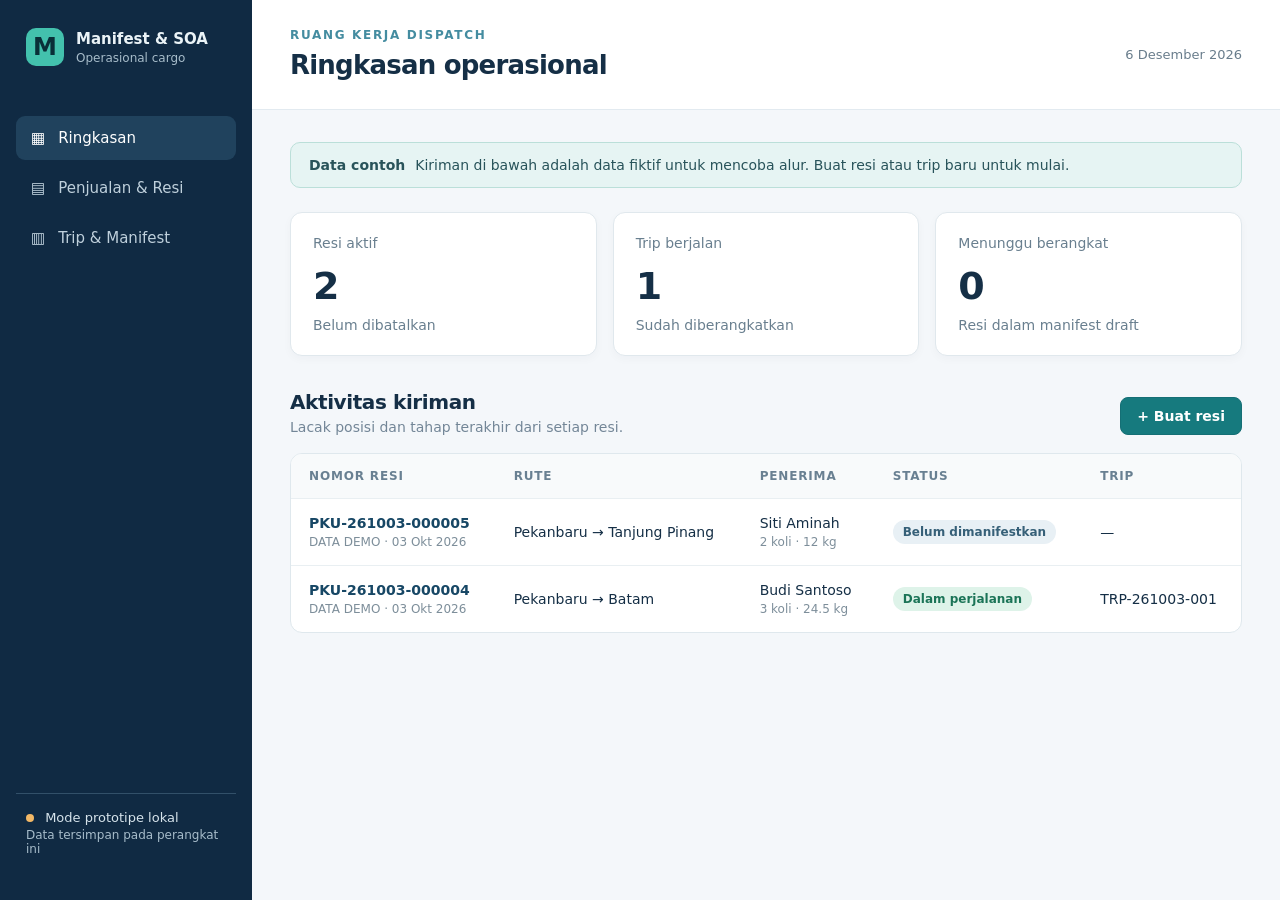
==== site/index.html @ 0d7dba87 "Add Manifest dispatch PWA and Pages deployment" ====
<!doctype html><html lang="id"><head><meta charset="utf-8"><meta name="viewport" content="width=device-width,initial-scale=1"><meta name="theme-color" content="#102a43"><meta name="description" content="Ruang kerja manifest pengiriman untuk tim operasional."><link rel="manifest" href="./manifest.webmanifest"><link rel="icon" type="image/svg+xml" href="./favicon.svg"><title>Manifest & SOA · Operasional</title><link rel="stylesheet" href="./style.css"></head><body><div class="app"><aside class="sidebar"><div class="brand"><span class="brandmark">M</span><div><strong>Manifest & SOA</strong><small>Operasional cargo</small></div></div><nav aria-label="Navigasi utama"><button class="nav active" data-view="dashboard">▦ <span>Ringkasan</span></button><button class="nav" data-view="shipments">▤ <span>Penjualan & Resi</span></button><button class="nav" data-view="trips">▥ <span>Trip & Manifest</span></button></nav><div class="sidefoot"><span class="demo-dot"></span> Mode prototipe lokal<small>Data tersimpan pada perangkat ini</small></div></aside><main><header class="topbar"><div><p class="eyebrow">RUANG KERJA DISPATCH</p><h1 id="pageTitle">Ringkasan operasional</h1></div><div class="top-actions"><span id="today"></span><button id="installBtn" class="ghost" hidden>Pasang aplikasi</button></div></header><div class="content"><section id="dashboard" class="view active"><div class="notice"><strong>Data contoh</strong><span>Kiriman di bawah adalah data fiktif untuk mencoba alur. Buat resi atau trip baru untuk mulai.</span></div><div class="stats"><article><span>Resi aktif</span><strong id="countShip">0</strong><small>Belum dibatalkan</small></article><article><span>Trip berjalan</span><strong id="countTrip">0</strong><small>Sudah diberangkatkan</small></article><article><span>Menunggu berangkat</span><strong id="countReady">0</strong><small>Resi dalam manifest draft</small></article></div><div class="section-head"><div><h2>Aktivitas kiriman</h2><p>Lacak posisi dan tahap terakhir dari setiap resi.</p></div><button class="primary" data-open="shipment">+ Buat resi</button></div><div id="dashboardTable" class="table-wrap"></div></section><section id="shipments" class="view"><div class="section-head"><div><h2>Penjualan & Resi</h2><p>Identitas kiriman tetap sama pada setiap trip.</p></div><button class="primary" data-open="shipment">+ Buat resi</button></div><div class="toolbar"><label class="search"><span>⌕</span><input id="shipmentSearch" placeholder="Cari nomor resi, pengirim, atau penerima" aria-label="Cari resi"></label></div><div id="shipmentTable" class="table-wrap"></div></section><section id="trips" class="view"><div class="section-head"><div><h2>Trip & Manifest</h2><p>Susun muatan, lalu catat keberangkatan trip.</p></div><button class="primary" data-open="trip">+ Buat trip</button></div><div id="tripList"></div></section></div></main></div><dialog id="shipmentDialog"><form id="shipmentForm" class="modal"><div class="modal-head"><div><p class="eyebrow">PENJUALAN BARU</p><h2>Buat resi</h2></div><button type="button" class="close" data-close aria-label="Tutup">×</button></div><div class="fields"><label>Cabang asal<input name="origin" value="Pekanbaru" required></label><label>Kota tujuan<input name="destination" placeholder="Contoh: Batam" required></label><label>Pengirim<input name="sender" required></label><label>Penerima<input name="receiver" required></label><label>Alamat penerima<input name="address" required></label><label>Jumlah koli<input name="packages" type="number" min="1" value="1" required></label><label>Berat (kg)<input name="weight" type="number" min="0.1" step="0.1" required></label><label>Nilai kredit (Rp)<input name="credit" type="number" min="0" value="0" required></label></div><div class="modal-actions"><button type="button" class="ghost" data-close>Batal</button><button class="primary">Daftarkan resi</button></div></form></dialog><dialog id="tripDialog"><form id="tripForm" class="modal"><div class="modal-head"><div><p class="eyebrow">PERJALANAN BARU</p><h2>Buat trip</h2></div><button type="button" class="close" data-close aria-label="Tutup">×</button></div><div class="fields"><label>Cabang asal<input name="origin" value="Pekanbaru" required></label><label>Cabang tujuan<input name="destination" required></label><label>Jenis tahap<select name="type"><option value="P2P">P2P · Antarcabang</option><option value="P2D">P2D · Ke penerima</option></select></label><label>Pengemudi / pelaksana<input name="driver" required></label><label>Nomor polisi<input name="vehicle" required></label><label>Tanggal berangkat<input name="date" type="date" required></label></div><div class="modal-actions"><button type="button" class="ghost" data-close>Batal</button><button class="primary">Buat trip</button></div></form></dialog><div id="toast" role="status" aria-live="polite"></div><script src="./app.js"></script></body></html>
---- site/style.css ----
:root{font-family:Inter,ui-sans-serif,system-ui,-apple-system,Segoe UI,sans-serif;color:#152f46;background:#f4f7fa;font-size:16px}*{box-sizing:border-box}body{margin:0}button,input,select{font:inherit}button{cursor:pointer}.app{min-height:100vh;display:grid;grid-template-columns:252px minmax(0,1fr)}.sidebar{background:#102a43;color:#eaf3f7;padding:28px 16px;display:flex;flex-direction:column;gap:50px}.brand{display:flex;align-items:center;gap:12px;padding:0 10px}.brandmark{display:grid;place-items:center;width:38px;height:38px;border-radius:10px;background:#43c1ad;color:#092f38;font-weight:900;font-size:24px}.brand strong{display:block;font-size:15px}.brand small,.sidefoot small{display:block;color:#a7bcca;font-size:12px;margin-top:3px}.sidebar nav{display:grid;gap:6px}.nav{width:100%;text-align:left;border:0;background:transparent;color:#bfd0dc;padding:13px 15px;border-radius:9px;display:flex;gap:13px;align-items:center;font-size:15px}.nav.active,.nav:hover{background:#20425d;color:#fff}.nav:first-letter{font-size:20px}.sidefoot{margin-top:auto;padding:16px 10px;border-top:1px solid #325069;font-size:13px;color:#d6e3eb}.demo-dot{display:inline-block;width:8px;height:8px;border-radius:50%;background:#f2b866;margin-right:7px}main{min-width:0}.topbar{background:white;border-bottom:1px solid #e2eaf0;padding:28px 38px;display:flex;justify-content:space-between;align-items:center;gap:20px}.eyebrow{font-size:12px;font-weight:800;letter-spacing:.14em;color:#448ca0;margin:0 0 8px}h1{font-size:26px;line-height:1.2;margin:0;letter-spacing:-.03em}.top-actions{display:flex;align-items:center;gap:15px;color:#697d8c;font-size:13px}.content{padding:32px 38px;max-width:1500px;margin:auto}.view{display:none}.view.active{display:block}.notice{display:flex;gap:10px;background:#e6f4f3;border:1px solid #bbdfd9;border-radius:10px;padding:14px 18px;color:#28535a;font-size:14px;margin-bottom:24px}.notice strong{white-space:nowrap}.stats{display:grid;grid-template-columns:repeat(3,1fr);gap:16px;margin-bottom:34px}.stats article{background:#fff;padding:22px;border:1px solid #e0e8ed;border-radius:12px;box-shadow:0 3px 10px #102a4308}.stats span,.stats small{display:block;color:#697f8f;font-size:14px}.stats strong{display:block;font-size:38px;letter-spacing:-.05em;line-height:1.2;margin:13px 0 7px}.section-head{display:flex;justify-content:space-between;align-items:end;gap:15px;margin-bottom:18px}.section-head h2{font-size:20px;margin:0 0 5px;letter-spacing:-.02em}.section-head p{font-size:14px;color:#738697;margin:0}.primary,.ghost{border-radius:8px;padding:10px 16px;font-size:14px;font-weight:700;white-space:nowrap}.primary{border:1px solid #156f75;background:#167a7e;color:#fff}.primary:hover{background:#11656a}.ghost{border:1px solid #cddae2;background:#fff;color:#26465c}.ghost:hover{background:#edf4f6}.toolbar{margin-bottom:15px}.search{display:flex;align-items:center;gap:10px;width:min(100%,390px);background:#fff;border:1px solid #d9e4eb;border-radius:8px;padding:0 12px;color:#72909c}.search input{border:0;outline:none;width:100%;padding:11px 0;background:transparent;font-size:14px}.table-wrap{background:#fff;border:1px solid #dfe8ed;border-radius:12px;overflow:auto}table{width:100%;border-collapse:collapse;min-width:680px;text-align:left}th{background:#f8fafb;color:#698092;font-size:12px;text-transform:uppercase;letter-spacing:.07em;font-weight:800;padding:15px 18px}td{border-top:1px solid #e9eff2;padding:16px 18px;font-size:14px;vertical-align:middle}td strong{display:block;color:#174765;font-size:14px}td small{display:block;color:#7d8e9a;font-size:12px;margin-top:4px}.badge{display:inline-block;background:#e8f0f5;color:#366078;border-radius:99px;padding:5px 10px;font-size:12px;font-weight:700;white-space:nowrap}.badge.active{background:#def3e9;color:#1b7457}.badge.draft{background:#fff0dc;color:#916329}.link{border:0;background:none;padding:0;color:#12747a;font-weight:700;font-size:14px}.empty{padding:50px 20px;text-align:center;color:#718899;font-size:14px}.trip-card{background:white;border:1px solid #dfe8ed;border-radius:12px;margin-bottom:14px;overflow:hidden}.trip-top{padding:20px 23px;display:flex;justify-content:space-between;gap:15px}.trip-top h3{margin:0 0 6px;font-size:17px}.trip-meta{color:#738797;font-size:13px}.trip-actions{display:flex;gap:9px;align-items:start}.trip-body{border-top:1px solid #e7eef2;background:#fafcfd;padding:16px 23px;display:flex;gap:16px;align-items:center;flex-wrap:wrap}.trip-body label{font-size:13px;color:#617b8c}.trip-body select{margin-left:9px;padding:8px;border:1px solid #d4e1e8;border-radius:7px;max-width:230px}.trip-body ul{margin:0;padding:0;display:flex;gap:7px;flex-wrap:wrap;list-style:none}.trip-body li{background:#e8f0f5;padding:6px 9px;border-radius:5px;font-size:12px}.trip-body li button{border:0;background:none;color:#a5524c;margin-left:3px}dialog{border:0;border-radius:14px;box-shadow:0 25px 90px #102a4360;padding:0;width:min(94vw,620px);max-height:90vh}dialog::backdrop{background:#092339a8}.modal{padding:26px}.modal-head{display:flex;justify-content:space-between;gap:15px;align-items:start}.modal-head h2{margin:0 0 20px;font-size:23px}.close{font-size:28px;background:none;border:0;color:#657e8d;line-height:1}.fields{display:grid;grid-template-columns:repeat(2,minmax(0,1fr));gap:16px}.fields label{font-size:13px;color:#4e6a7b;font-weight:700;display:grid;gap:6px}.fields input,.fields select{padding:11px 12px;border:1px solid #cfdee5;border-radius:8px;outline-color:#167a7e;width:100%;color:#17374c;background:white}.modal-actions{display:flex;justify-content:flex-end;gap:8px;margin-top:26px}#toast{position:fixed;bottom:23px;right:23px;background:#102a43;color:white;padding:12px 18px;border-radius:9px;box-shadow:0 7px 25px #102a4340;font-size:14px;display:none;z-index:10}@media(max-width:900px){.app{grid-template-columns:1fr}.sidebar{position:sticky;top:0;z-index:2;padding:12px 18px;display:flex;flex-direction:row;align-items:center;gap:10px}.brand small,.sidefoot{display:none}.sidebar nav{display:flex;margin-left:auto}.nav{width:auto;padding:9px}.nav span{display:none}.topbar{padding:22px}.content{padding:22px}}@media(max-width:600px){.topbar{align-items:start}.top-actions{display:none}.stats{grid-template-columns:1fr 1fr;gap:10px}.stats article{padding:16px}.stats article:last-child{grid-column:span 2}.stats strong{font-size:29px}.section-head{align-items:start}.section-head p{display:none}.section-head h2{font-size:18px}.notice{display:block}.notice span{display:block;margin-top:4px}.fields{grid-template-columns:1fr}.trip-top{display:block}.trip-actions{margin-top:12px}}
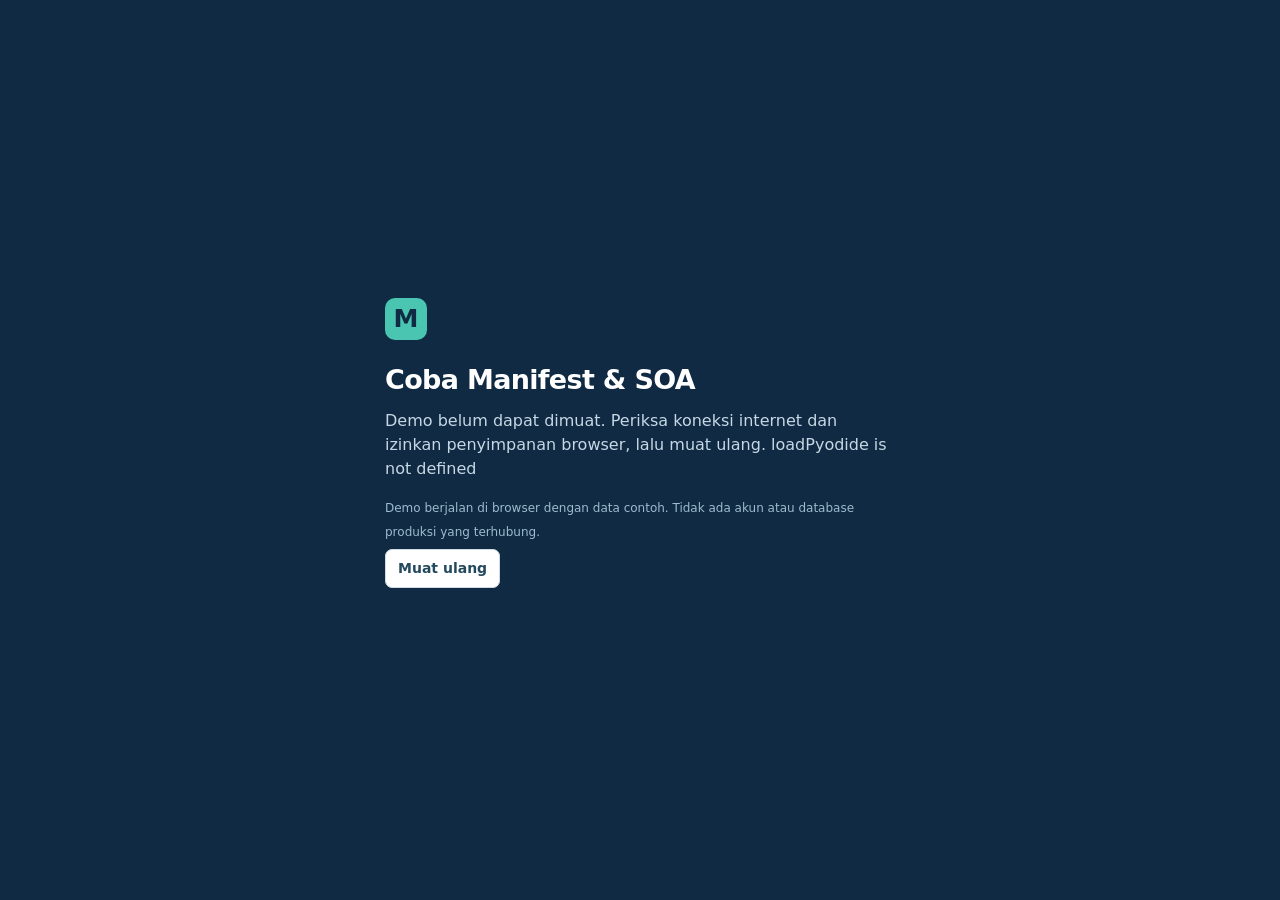
==== commit 93ab5eb5: "Add interactive PRD browser demo for GitHub Pages" ====
--- a/site/index.html
+++ b/site/index.html
@@ -1 +1,80 @@
-<!doctype html><html lang="id"><head><meta charset="utf-8"><meta name="viewport" content="width=device-width,initial-scale=1"><meta name="theme-color" content="#102a43"><meta name="description" content="Ruang kerja manifest pengiriman untuk tim operasional."><link rel="manifest" href="./manifest.webmanifest"><link rel="icon" type="image/svg+xml" href="./favicon.svg"><title>Manifest & SOA · Operasional</title><link rel="stylesheet" href="./style.css"></head><body><div class="app"><aside class="sidebar"><div class="brand"><span class="brandmark">M</span><div><strong>Manifest & SOA</strong><small>Operasional cargo</small></div></div><nav aria-label="Navigasi utama"><button class="nav active" data-view="dashboard">▦ <span>Ringkasan</span></button><button class="nav" data-view="shipments">▤ <span>Penjualan & Resi</span></button><button class="nav" data-view="trips">▥ <span>Trip & Manifest</span></button></nav><div class="sidefoot"><span class="demo-dot"></span> Mode prototipe lokal<small>Data tersimpan pada perangkat ini</small></div></aside><main><header class="topbar"><div><p class="eyebrow">RUANG KERJA DISPATCH</p><h1 id="pageTitle">Ringkasan operasional</h1></div><div class="top-actions"><span id="today"></span><button id="installBtn" class="ghost" hidden>Pasang aplikasi</button></div></header><div class="content"><section id="dashboard" class="view active"><div class="notice"><strong>Data contoh</strong><span>Kiriman di bawah adalah data fiktif untuk mencoba alur. Buat resi atau trip baru untuk mulai.</span></div><div class="stats"><article><span>Resi aktif</span><strong id="countShip">0</strong><small>Belum dibatalkan</small></article><article><span>Trip berjalan</span><strong id="countTrip">0</strong><small>Sudah diberangkatkan</small></article><article><span>Menunggu berangkat</span><strong id="countReady">0</strong><small>Resi dalam manifest draft</small></article></div><div class="section-head"><div><h2>Aktivitas kiriman</h2><p>Lacak posisi dan tahap terakhir dari setiap resi.</p></div><button class="primary" data-open="shipment">+ Buat resi</button></div><div id="dashboardTable" class="table-wrap"></div></section><section id="shipments" class="view"><div class="section-head"><div><h2>Penjualan & Resi</h2><p>Identitas kiriman tetap sama pada setiap trip.</p></div><button class="primary" data-open="shipment">+ Buat resi</button></div><div class="toolbar"><label class="search"><span>⌕</span><input id="shipmentSearch" placeholder="Cari nomor resi, pengirim, atau penerima" aria-label="Cari resi"></label></div><div id="shipmentTable" class="table-wrap"></div></section><section id="trips" class="view"><div class="section-head"><div><h2>Trip & Manifest</h2><p>Susun muatan, lalu catat keberangkatan trip.</p></div><button class="primary" data-open="trip">+ Buat trip</button></div><div id="tripList"></div></section></div></main></div><dialog id="shipmentDialog"><form id="shipmentForm" class="modal"><div class="modal-head"><div><p class="eyebrow">PENJUALAN BARU</p><h2>Buat resi</h2></div><button type="button" class="close" data-close aria-label="Tutup">×</button></div><div class="fields"><label>Cabang asal<input name="origin" value="Pekanbaru" required></label><label>Kota tujuan<input name="destination" placeholder="Contoh: Batam" required></label><label>Pengirim<input name="sender" required></label><label>Penerima<input name="receiver" required></label><label>Alamat penerima<input name="address" required></label><label>Jumlah koli<input name="packages" type="number" min="1" value="1" required></label><label>Berat (kg)<input name="weight" type="number" min="0.1" step="0.1" required></label><label>Nilai kredit (Rp)<input name="credit" type="number" min="0" value="0" required></label></div><div class="modal-actions"><button type="button" class="ghost" data-close>Batal</button><button class="primary">Daftarkan resi</button></div></form></dialog><dialog id="tripDialog"><form id="tripForm" class="modal"><div class="modal-head"><div><p class="eyebrow">PERJALANAN BARU</p><h2>Buat trip</h2></div><button type="button" class="close" data-close aria-label="Tutup">×</button></div><div class="fields"><label>Cabang asal<input name="origin" value="Pekanbaru" required></label><label>Cabang tujuan<input name="destination" required></label><label>Jenis tahap<select name="type"><option value="P2P">P2P · Antarcabang</option><option value="P2D">P2D · Ke penerima</option></select></label><label>Pengemudi / pelaksana<input name="driver" required></label><label>Nomor polisi<input name="vehicle" required></label><label>Tanggal berangkat<input name="date" type="date" required></label></div><div class="modal-actions"><button type="button" class="ghost" data-close>Batal</button><button class="primary">Buat trip</button></div></form></dialog><div id="toast" role="status" aria-live="polite"></div><script src="./app.js"></script></body></html>
+<!doctype html>
+<html lang="id">
+  <head>
+    <meta charset="utf-8" />
+    <meta name="viewport" content="width=device-width,initial-scale=1" />
+    <meta name="theme-color" content="#102a43" />
+    <meta
+      name="description"
+      content="Operasional cargo, manifest, POD, SOA, dan invoice"
+    />
+    <link rel="manifest" href="./manifest.webmanifest" />
+    <link rel="icon" href="./favicon.svg" />
+    <link rel="stylesheet" href="./app.css" />
+    <title>DEMO · Manifest & SOA</title>
+  <link rel="stylesheet" href="./demo.css"></head>
+  <body>
+<div class="demo-bar"><div><strong>DEMO · Manifest &amp; SOA</strong><small>Data fiktif · tersimpan di browser ini · akun simulasi · jangan gunakan data asli</small></div><div class="demo-tools"><label>Peran demo<select id="demo-role" class="demo-control" disabled aria-label="Peran demo"></select></label><button id="demo-help" class="demo-control" disabled>Panduan coba</button><button id="demo-reset" class="demo-control" disabled>Reset demo</button></div></div>
+<div id="demo-loading" class="demo-loading"><div><span class="mark">M</span><h1>Coba Manifest &amp; SOA</h1><p id="demo-status">Menyiapkan ruang kerja demo…</p><small>Demo berjalan di browser dengan data contoh. Tidak ada akun atau database produksi yang terhubung.</small><p><button id="demo-retry" hidden>Muat ulang</button></p></div></div>
+
+    <section id="login" class="login">
+      <form id="loginForm">
+        <span class="mark">M</span>
+        <h1>Manifest & SOA</h1>
+        <p>Masuk ke ruang kerja operasional cargo.</p>
+        <label
+          >Nama pengguna<input
+            name="username"
+            autocomplete="username"
+            required /></label
+        ><label
+          >Kata sandi<input
+            name="password"
+            type="password"
+            autocomplete="current-password"
+            required /></label
+        ><button class="primary">Masuk</button>
+        <p id="loginError" role="alert"></p>
+        <small>Akun dikelola administrator perusahaan.</small>
+      </form>
+    </section>
+    <div id="app" hidden>
+      <aside>
+        <div class="brand">
+          <span class="mark">M</span
+          ><strong>Manifest & SOA<small>OPERASIONAL CARGO</small></strong>
+        </div>
+        <nav id="nav" aria-label="Navigasi utama"></nav>
+        <div class="account">
+          <strong id="userName"></strong><small id="userRole"></small
+          ><button id="logout">Keluar</button>
+        </div>
+      </aside>
+      <main>
+        <header>
+          <div>
+            <p class="eyebrow">RUANG KERJA OPERASIONAL</p>
+            <h1 id="title">Ringkasan</h1>
+          </div>
+          <div class="header-actions">
+            <span id="clock"></span><button id="refresh">Muat ulang</button
+            ><button id="install" hidden>Pasang aplikasi</button>
+          </div>
+        </header>
+        <div id="offline" hidden>
+          Mode demo lokal. Koneksi diperlukan untuk memuat aplikasi pertama kali.
+        </div>
+        <div id="content"></div>
+      </main>
+    </div>
+    <dialog id="dialog">
+      <div class="dialog-head">
+        <h2 id="dialogTitle"></h2>
+        <button id="closeDialog" aria-label="Tutup">×</button>
+      </div>
+      <div id="dialogBody"></div>
+    </dialog>
+    <div id="toast" role="status" aria-live="polite"></div>
+    <script defer src="./vendor/pyodide/pyodide.js"></script><script defer src="./demo.js"></script><script defer src="./app.js"></script>
+  </body>
+</html>
--- a/site/app.css
+++ b/site/app.css
@@ -0,0 +1,584 @@
+[hidden] {
+  display: none !important;
+}
+:root {
+  font:
+    16px/1.5 Inter,
+    system-ui,
+    -apple-system,
+    sans-serif;
+  color: #18384d;
+  background: #f3f6f9;
+}
+* {
+  box-sizing: border-box;
+}
+body {
+  margin: 0;
+}
+button,
+input,
+select,
+textarea {
+  font: inherit;
+}
+button,
+a {
+  touch-action: manipulation;
+}
+button {
+  cursor: pointer;
+  background: white;
+  border: 1px solid #cedbe4;
+  border-radius: 7px;
+  padding: 8px 12px;
+  font-size: 14px;
+  color: #24495f;
+  font-weight: 600;
+}
+button:hover {
+  background: #e8f3f2;
+}
+button:disabled {
+  opacity: 0.55;
+  cursor: wait;
+}
+input,
+select,
+textarea {
+  width: 100%;
+  border: 1px solid #c8d8e2;
+  border-radius: 7px;
+  padding: 10px 12px;
+  color: #15384e;
+  background: white;
+}
+textarea {
+  min-height: 80px;
+}
+input[type="checkbox"] {
+  width: auto;
+}
+label {
+  display: grid;
+  gap: 5px;
+  font-size: 14px;
+  color: #3a596c;
+}
+a {
+  color: #0f747a;
+}
+.primary {
+  background: #147a7b;
+  border-color: #147a7b;
+  color: white;
+}
+.primary:hover {
+  background: #126367;
+}
+h1,
+h2,
+h3 {
+  line-height: 1.3;
+  letter-spacing: -0.025em;
+}
+h1 {
+  font-size: 27px;
+  margin: 0;
+}
+h2 {
+  font-size: 20px;
+  margin: 0 0 12px;
+}
+h3 {
+  font-size: 17px;
+}
+p {
+  margin: 6px 0 14px;
+}
+small {
+  font-size: 12px;
+  color: #718897;
+}
+.mark {
+  display: grid;
+  place-items: center;
+  background: #49c5b1;
+  color: #102a43;
+  font-size: 25px;
+  font-weight: 900;
+  width: 42px;
+  height: 42px;
+  border-radius: 10px;
+}
+.login {
+  min-height: 100vh;
+  display: grid;
+  place-items: center;
+  background: #102a43;
+}
+.login form {
+  background: white;
+  width: min(92vw, 420px);
+  padding: 36px;
+  border-radius: 15px;
+  box-shadow: 0 15px 80px #041a2d55;
+}
+.login h1 {
+  margin-top: 22px;
+}
+.login p {
+  color: #648091;
+}
+.login label {
+  margin: 15px 0;
+}
+.login .primary {
+  width: 100%;
+  margin: 12px 0;
+}
+.login #loginError {
+  color: #b13737;
+  font-size: 14px;
+}
+#app:not([hidden]) {
+  display: grid;
+  grid-template-columns: 250px minmax(0, 1fr);
+  min-height: 100vh;
+}
+aside {
+  background: #102a43;
+  color: #fff;
+  display: flex;
+  flex-direction: column;
+  padding: 26px 15px;
+  position: sticky;
+  top: 0;
+  height: 100vh;
+  overflow: auto;
+}
+.brand {
+  display: flex;
+  gap: 10px;
+  align-items: center;
+  padding: 0 8px 30px;
+}
+.brand strong {
+  font-size: 15px;
+}
+.brand small {
+  display: block;
+  font-size: 10px;
+  letter-spacing: 0.09em;
+  margin-top: 2px;
+  color: #9db4c3;
+}
+nav {
+  display: grid;
+  gap: 4px;
+}
+nav button {
+  text-align: left;
+  background: none;
+  border: 0;
+  color: #bdd0dc;
+  font-weight: 500;
+  padding: 11px 14px;
+}
+nav button.active {
+  background: #254960;
+  color: white;
+}
+nav button:hover {
+  background: #204158;
+}
+.account {
+  margin-top: auto;
+  padding: 22px 10px 0;
+  font-size: 14px;
+}
+.account small {
+  display: block;
+  color: #a8becc;
+  margin-bottom: 10px;
+}
+.account button {
+  background: none;
+  color: #bdd0dc;
+  border-color: #476578;
+}
+.eyebrow {
+  font-size: 11px;
+  font-weight: 800;
+  letter-spacing: 0.15em;
+  color: #388696;
+  margin: 0 0 6px;
+}
+header {
+  display: flex;
+  justify-content: space-between;
+  align-items: center;
+  padding: 25px 32px;
+  background: white;
+  border-bottom: 1px solid #dce6ed;
+  gap: 20px;
+}
+.header-actions {
+  display: flex;
+  gap: 8px;
+  align-items: center;
+}
+.header-actions span {
+  font-size: 12px;
+  color: #6f899b;
+}
+#content {
+  padding: 28px 32px;
+  max-width: 1600px;
+  margin: auto;
+}
+.bar {
+  display: flex;
+  justify-content: space-between;
+  align-items: center;
+  gap: 12px;
+  flex-wrap: wrap;
+  margin-bottom: 20px;
+}
+.bar p {
+  font-size: 14px;
+  color: #6e8696;
+  margin: 0;
+}
+.stats {
+  display: grid;
+  grid-template-columns: repeat(4, 1fr);
+  gap: 14px;
+  margin-bottom: 28px;
+}
+.stats article,
+.card {
+  background: #fff;
+  border: 1px solid #dce7ec;
+  border-radius: 11px;
+  padding: 20px;
+}
+.stats article span {
+  font-size: 14px;
+  color: #658195;
+}
+.stats strong {
+  display: block;
+  font-size: 32px;
+  line-height: 1.2;
+  margin: 12px 0 3px;
+}
+.card {
+  margin-bottom: 15px;
+}
+.card h3 {
+  margin: 0 0 6px;
+}
+.card .meta {
+  font-size: 13px;
+  color: #638195;
+}
+.actions {
+  display: flex;
+  flex-wrap: wrap;
+  gap: 6px;
+  margin-top: 12px;
+}
+.table {
+  overflow: auto;
+  background: white;
+  border: 1px solid #dde7ed;
+  border-radius: 10px;
+}
+table {
+  width: 100%;
+  border-collapse: collapse;
+  text-align: left;
+  font-size: 14px;
+}
+th {
+  background: #f6f9fa;
+  font-size: 12px;
+  letter-spacing: 0.05em;
+  color: #647f92;
+  padding: 13px 16px;
+  white-space: nowrap;
+}
+td {
+  padding: 14px 16px;
+  border-top: 1px solid #e7eef2;
+}
+td small {
+  display: block;
+}
+td strong {
+  white-space: nowrap;
+}
+.badge {
+  display: inline-block;
+  background: #e6f1f3;
+  color: #22676f;
+  border-radius: 20px;
+  padding: 4px 9px;
+  font-size: 12px;
+  white-space: nowrap;
+}
+.muted {
+  color: #78909f;
+}
+.empty {
+  padding: 35px;
+  text-align: center;
+  color: #698392;
+  background: #fff;
+  border-radius: 10px;
+}
+.filters {
+  display: flex;
+  flex-wrap: wrap;
+  gap: 10px;
+  align-items: end;
+  margin: 0 0 18px;
+}
+.filters label {
+  flex: 1;
+  min-width: 125px;
+}
+.filters input,
+.filters select {
+  font-size: 14px;
+}
+.search {
+  max-width: 360px;
+  margin-bottom: 18px;
+}
+.notice {
+  padding: 15px 18px;
+  border: 1px solid #bddfd9;
+  background: #e5f4ef;
+  border-radius: 9px;
+  margin-bottom: 20px;
+  font-size: 14px;
+  color: #2d615b;
+}
+.notice.error {
+  background: #fff0df;
+  border-color: #eed1b2;
+  color: #815020;
+}
+.timeline {
+  padding-left: 21px;
+}
+.timeline li {
+  margin: 12px 0;
+}
+dialog {
+  border: 0;
+  border-radius: 13px;
+  box-shadow: 0 20px 100px #08263960;
+  width: min(94vw, 850px);
+  max-height: 92vh;
+  padding: 0;
+}
+dialog::backdrop {
+  background: #0b2941a6;
+}
+.dialog-head {
+  position: sticky;
+  top: 0;
+  background: #fff;
+  z-index: 1;
+  border-bottom: 1px solid #dce7ee;
+  padding: 20px 24px;
+  display: flex;
+  justify-content: space-between;
+  align-items: center;
+}
+.dialog-head h2 {
+  margin: 0;
+}
+.dialog-head button {
+  font-size: 25px;
+  border: 0;
+  padding: 0 6px;
+}
+#dialogBody {
+  padding: 23px;
+}
+.fields {
+  display: grid;
+  grid-template-columns: 1fr 1fr;
+  gap: 15px;
+}
+.fields .wide {
+  grid-column: 1/-1;
+}
+.form-actions {
+  display: flex;
+  justify-content: end;
+  gap: 8px;
+  margin-top: 22px;
+}
+.form-error {
+  color: #ad3333;
+  font-size: 14px;
+  white-space: pre-wrap;
+}
+.checklist {
+  border: 1px solid #d2e0e8;
+  border-radius: 7px;
+  max-height: 220px;
+  overflow: auto;
+  padding: 8px;
+}
+.checklist label {
+  display: flex;
+  align-items: center;
+  padding: 6px;
+  gap: 7px;
+}
+.details {
+  display: grid;
+  grid-template-columns: 1fr 1fr;
+  gap: 15px;
+  margin-bottom: 20px;
+}
+.details div {
+  padding: 10px;
+  background: #f4f8fa;
+  border-radius: 7px;
+}
+.details small {
+  display: block;
+}
+.details p {
+  margin: 3px 0;
+}
+#toast {
+  position: fixed;
+  bottom: 25px;
+  right: 25px;
+  max-width: 85vw;
+  background: #153b51;
+  color: #fff;
+  padding: 13px 19px;
+  box-shadow: 0 5px 30px #18384d35;
+  border-radius: 9px;
+  display: none;
+  z-index: 50;
+}
+#offline {
+  background: #fff0db;
+  color: #825d20;
+  padding: 10px 32px;
+  font-size: 14px;
+}
+pre {
+  white-space: pre-wrap;
+  font-size: 13px;
+  max-height: 350px;
+  overflow: auto;
+}
+@media (max-width: 1000px) {
+  #app:not([hidden]) {
+    grid-template-columns: 200px minmax(0, 1fr);
+  }
+  header,
+  #content {
+    padding: 22px;
+  }
+  .header-actions span {
+    display: none;
+  }
+  .stats {
+    grid-template-columns: 1fr 1fr;
+  }
+}
+@media (max-width: 700px) {
+  #app:not([hidden]) {
+    display: block;
+  }
+  aside {
+    position: relative;
+    height: auto;
+    padding: 15px;
+  }
+  .brand {
+    padding-bottom: 14px;
+  }
+  .account {
+    position: absolute;
+    right: 15px;
+    top: 12px;
+    padding: 0;
+  }
+  .account small {
+    display: none;
+  }
+  nav {
+    display: flex;
+    overflow: auto;
+  }
+  nav button {
+    white-space: nowrap;
+  }
+  .header-actions {
+    flex-wrap: wrap;
+  }
+  header {
+    padding: 20px;
+  }
+  h1 {
+    font-size: 22px;
+  }
+  #content {
+    padding: 18px;
+  }
+  .fields,
+  .details {
+    grid-template-columns: 1fr;
+  }
+  .stats {
+    gap: 9px;
+  }
+  .stats article {
+    padding: 14px;
+  }
+  .stats strong {
+    font-size: 26px;
+  }
+  .header-actions span {
+    display: none;
+  }
+}
+@media print {
+  aside,
+  header,
+  .actions,
+  .bar button,
+  .filters,
+  button,
+  #toast {
+    display: none !important;
+  }
+  #app:not([hidden]) {
+    display: block;
+  }
+  #content {
+    padding: 0;
+  }
+  .table {
+    border: 0;
+    overflow: visible;
+  }
+  td,
+  th {
+    font-size: 10px;
+    padding: 5px;
+  }
+}
--- a/site/demo.css
+++ b/site/demo.css
@@ -0,0 +1,105 @@
+.demo-bar {
+  background: #fff2cc;
+  border-bottom: 1px solid #e5ce83;
+  padding: 12px 22px;
+  color: #644b0b;
+  font-size: 14px;
+  display: flex;
+  flex-wrap: wrap;
+  gap: 10px 18px;
+  justify-content: space-between;
+  align-items: center;
+}
+.demo-bar strong {
+  display: block;
+}
+.demo-bar small {
+  color: #765f25;
+  font-size: 12px;
+}
+.demo-tools {
+  display: flex;
+  gap: 8px;
+  align-items: center;
+  flex-wrap: wrap;
+}
+.demo-tools label {
+  display: flex;
+  align-items: center;
+  gap: 7px;
+  color: #644b0b;
+}
+.demo-tools select {
+  width: auto;
+  padding: 7px 9px;
+  font-size: 14px;
+  max-width: 230px;
+}
+.demo-tools button {
+  font-size: 13px;
+  padding: 8px 10px;
+}
+.demo-loading {
+  position: fixed;
+  inset: 0;
+  z-index: 100;
+  background: #102a43;
+  display: grid;
+  place-items: center;
+  padding: 25px;
+}
+.demo-loading > div {
+  max-width: 510px;
+  color: white;
+}
+.demo-loading h1 {
+  margin: 22px 0 12px;
+}
+.demo-loading p {
+  color: #c5d8e4;
+}
+.demo-loading small {
+  color: #9dbbcd;
+}
+#login {
+  display: none !important;
+}
+#logout {
+  font-size: 0;
+}
+#logout::after {
+  content: "Kembali ke admin demo";
+  font-size: 13px;
+}
+@media (max-width: 700px) {
+  .demo-bar {
+    padding: 12px 15px;
+  }
+  .demo-tools {
+    width: 100%;
+  }
+  .demo-tools label {
+    width: 100%;
+    justify-content: space-between;
+  }
+  .demo-tools select {
+    max-width: 240px;
+  }
+  .account {
+    max-width: 155px;
+  }
+  .account strong {
+    display: none;
+  }
+  #logout {
+    max-width: 150px;
+  }
+  .brand {
+    max-width: 220px;
+  }
+}
+@media print {
+  .demo-bar {
+    display: none;
+  }
+}
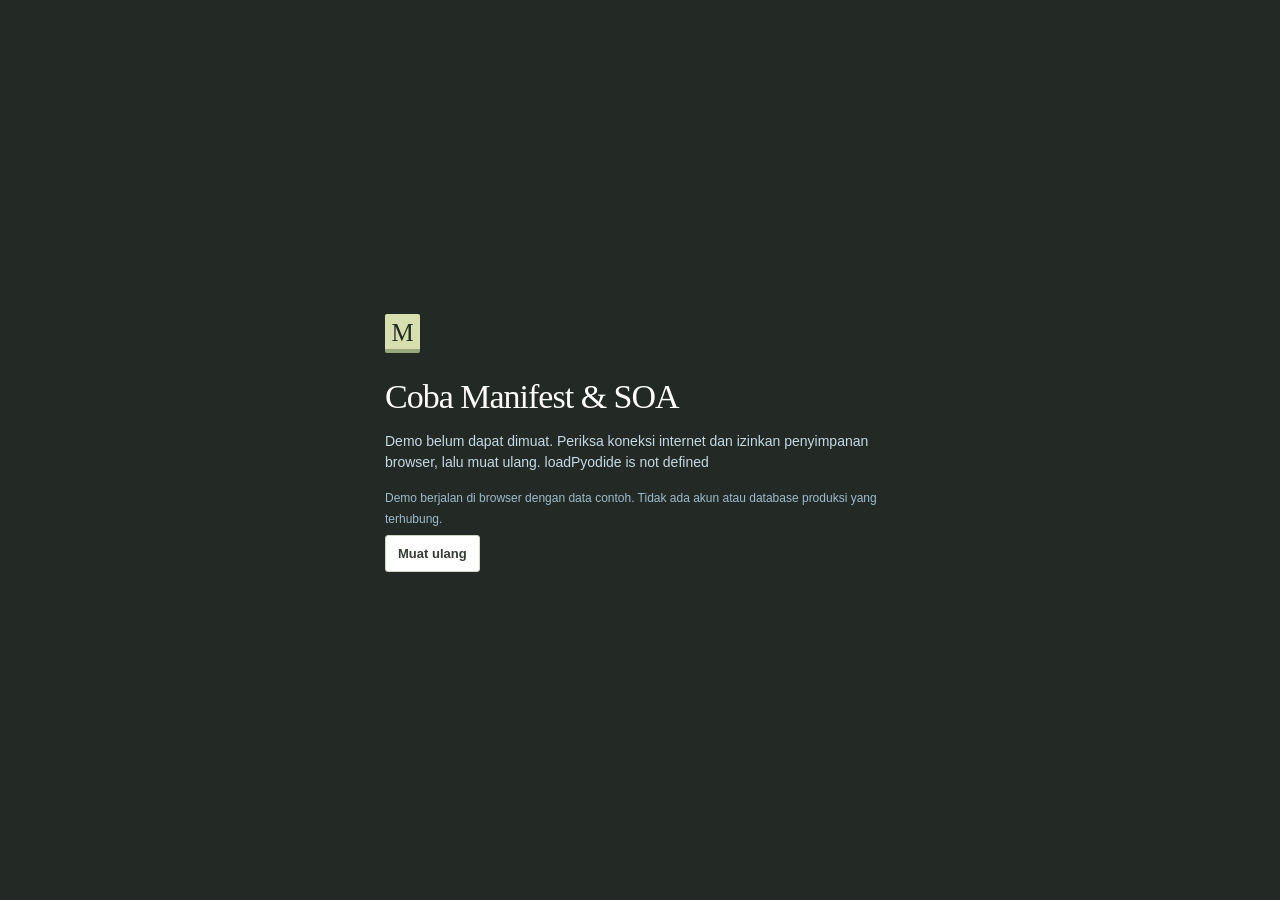
==== commit d50532a2: "Redesign dispatch workspace with restrained document-inspired UI" ====
--- a/site/index.html
+++ b/site/index.html
@@ -3,7 +3,7 @@
   <head>
     <meta charset="utf-8" />
     <meta name="viewport" content="width=device-width,initial-scale=1" />
-    <meta name="theme-color" content="#102a43" />
+    <meta name="theme-color" content="#232a26" />
     <meta
       name="description"
       content="Operasional cargo, manifest, POD, SOA, dan invoice"
@@ -53,7 +53,7 @@
       <main>
         <header>
           <div>
-            <p class="eyebrow">RUANG KERJA OPERASIONAL</p>
+            <p class="eyebrow">MANIFEST / OPERASIONAL</p>
             <h1 id="title">Ringkasan</h1>
           </div>
           <div class="header-actions">
--- a/site/app.css
+++ b/site/app.css
@@ -3,12 +3,12 @@
 }
 :root {
   font:
-    16px/1.5 Inter,
+    14px/1.5 "Arial",
     system-ui,
     -apple-system,
     sans-serif;
-  color: #18384d;
-  background: #f3f6f9;
+  color: #292d29;
+  background: #f5f4ef;
 }
 * {
   box-sizing: border-box;
@@ -29,15 +29,15 @@
 button {
   cursor: pointer;
   background: white;
-  border: 1px solid #cedbe4;
-  border-radius: 7px;
+  border: 1px solid #cfd3c6;
+  border-radius: 3px;
   padding: 8px 12px;
   font-size: 14px;
-  color: #24495f;
+  color: #343c35;
   font-weight: 600;
 }
 button:hover {
-  background: #e8f3f2;
+  background: #eeefe7;
 }
 button:disabled {
   opacity: 0.55;
@@ -47,10 +47,10 @@
 select,
 textarea {
   width: 100%;
-  border: 1px solid #c8d8e2;
-  border-radius: 7px;
+  border: 1px solid #cfd3c6;
+  border-radius: 3px;
   padding: 10px 12px;
-  color: #15384e;
+  color: #292d29;
   background: white;
 }
 textarea {
@@ -63,18 +63,18 @@
   display: grid;
   gap: 5px;
   font-size: 14px;
-  color: #3a596c;
+  color: #525b51;
 }
 a {
-  color: #0f747a;
+  color: #315c43;
 }
 .primary {
-  background: #147a7b;
-  border-color: #147a7b;
+  background: #315c43;
+  border-color: #315c43;
   color: white;
 }
 .primary:hover {
-  background: #126367;
+  background: #254a35;
 }
 h1,
 h2,
@@ -98,24 +98,24 @@
 }
 small {
   font-size: 12px;
-  color: #718897;
+  color: #697166;
 }
 .mark {
   display: grid;
   place-items: center;
-  background: #49c5b1;
-  color: #102a43;
+  background: #d6dfad;
+  color: #232a26;
   font-size: 25px;
   font-weight: 900;
   width: 42px;
   height: 42px;
-  border-radius: 10px;
+  border-radius: 3px;
 }
 .login {
   min-height: 100vh;
   display: grid;
   place-items: center;
-  background: #102a43;
+  background: #232a26;
 }
 .login form {
   background: white;
@@ -128,7 +128,7 @@
   margin-top: 22px;
 }
 .login p {
-  color: #648091;
+  color: #697166;
 }
 .login label {
   margin: 15px 0;
@@ -147,7 +147,7 @@
   min-height: 100vh;
 }
 aside {
-  background: #102a43;
+  background: #232a26;
   color: #fff;
   display: flex;
   flex-direction: column;
@@ -171,7 +171,7 @@
   font-size: 10px;
   letter-spacing: 0.09em;
   margin-top: 2px;
-  color: #9db4c3;
+  color: #a3ae9d;
 }
 nav {
   display: grid;
@@ -181,16 +181,16 @@
   text-align: left;
   background: none;
   border: 0;
-  color: #bdd0dc;
+  color: #c4cabe;
   font-weight: 500;
   padding: 11px 14px;
 }
 nav button.active {
-  background: #254960;
+  background: #3b453c;
   color: white;
 }
 nav button:hover {
-  background: #204158;
+  background: #303a32;
 }
 .account {
   margin-top: auto;
@@ -199,19 +199,19 @@
 }
 .account small {
   display: block;
-  color: #a8becc;
+  color: #a3ae9d;
   margin-bottom: 10px;
 }
 .account button {
   background: none;
-  color: #bdd0dc;
-  border-color: #476578;
+  color: #c4cabe;
+  border-color: #596354;
 }
 .eyebrow {
   font-size: 11px;
   font-weight: 800;
   letter-spacing: 0.15em;
-  color: #388696;
+  color: #65715b;
   margin: 0 0 6px;
 }
 header {
@@ -220,7 +220,7 @@
   align-items: center;
   padding: 25px 32px;
   background: white;
-  border-bottom: 1px solid #dce6ed;
+  border-bottom: 1px solid #dcded4;
   gap: 20px;
 }
 .header-actions {
@@ -230,7 +230,7 @@
 }
 .header-actions span {
   font-size: 12px;
-  color: #6f899b;
+  color: #687162;
 }
 #content {
   padding: 28px 32px;
@@ -247,7 +247,7 @@
 }
 .bar p {
   font-size: 14px;
-  color: #6e8696;
+  color: #687162;
   margin: 0;
 }
 .stats {
@@ -259,13 +259,13 @@
 .stats article,
 .card {
   background: #fff;
-  border: 1px solid #dce7ec;
-  border-radius: 11px;
+  border: 1px solid #dcded4;
+  border-radius: 3px;
   padding: 20px;
 }
 .stats article span {
   font-size: 14px;
-  color: #658195;
+  color: #687162;
 }
 .stats strong {
   display: block;
@@ -281,7 +281,7 @@
 }
 .card .meta {
   font-size: 13px;
-  color: #638195;
+  color: #687162;
 }
 .actions {
   display: flex;
@@ -292,8 +292,8 @@
 .table {
   overflow: auto;
   background: white;
-  border: 1px solid #dde7ed;
-  border-radius: 10px;
+  border: 1px solid #dcded4;
+  border-radius: 3px;
 }
 table {
   width: 100%;
@@ -302,16 +302,16 @@
   font-size: 14px;
 }
 th {
-  background: #f6f9fa;
+  background: #eeefe7;
   font-size: 12px;
   letter-spacing: 0.05em;
-  color: #647f92;
+  color: #616b5e;
   padding: 13px 16px;
   white-space: nowrap;
 }
 td {
   padding: 14px 16px;
-  border-top: 1px solid #e7eef2;
+  border-top: 1px solid #e7e8df;
 }
 td small {
   display: block;
@@ -321,22 +321,22 @@
 }
 .badge {
   display: inline-block;
-  background: #e6f1f3;
-  color: #22676f;
-  border-radius: 20px;
+  background: #eceee5;
+  color: #4d5946;
+  border-radius: 3px;
   padding: 4px 9px;
   font-size: 12px;
   white-space: nowrap;
 }
 .muted {
-  color: #78909f;
+  color: #697166;
 }
 .empty {
   padding: 35px;
   text-align: center;
-  color: #698392;
+  color: #697166;
   background: #fff;
-  border-radius: 10px;
+  border-radius: 3px;
 }
 .filters {
   display: flex;
@@ -361,7 +361,7 @@
   padding: 15px 18px;
   border: 1px solid #bddfd9;
   background: #e5f4ef;
-  border-radius: 9px;
+  border-radius: 3px;
   margin-bottom: 20px;
   font-size: 14px;
   color: #2d615b;
@@ -431,7 +431,7 @@
 }
 .checklist {
   border: 1px solid #d2e0e8;
-  border-radius: 7px;
+  border-radius: 3px;
   max-height: 220px;
   overflow: auto;
   padding: 8px;
@@ -450,8 +450,8 @@
 }
 .details div {
   padding: 10px;
-  background: #f4f8fa;
-  border-radius: 7px;
+  background: #f3f3ed;
+  border-radius: 3px;
 }
 .details small {
   display: block;
@@ -467,8 +467,8 @@
   background: #153b51;
   color: #fff;
   padding: 13px 19px;
-  box-shadow: 0 5px 30px #18384d35;
-  border-radius: 9px;
+  box-shadow: 0 5px 30px #292d2935;
+  border-radius: 3px;
   display: none;
   z-index: 50;
 }
@@ -582,3 +582,438 @@
     padding: 5px;
   }
 }
+
+/* Dispatch desk: quiet surfaces, document rules, and clear operational hierarchy. */
+:root {
+  --ink: #292d29;
+  --rule: #dcded4;
+}
+button,
+input,
+select,
+textarea {
+  border-radius: 3px;
+}
+button {
+  font-size: 13px;
+  font-weight: 600;
+}
+:focus-visible {
+  outline: 2px solid #8a542e;
+  outline-offset: 3px;
+}
+#app:not([hidden]) {
+  grid-template-columns: 232px minmax(0, 1fr);
+}
+aside {
+  padding: 30px 14px 20px;
+}
+.brand {
+  padding: 0 10px 30px;
+  gap: 12px;
+}
+.brand strong {
+  font-size: 17px;
+  letter-spacing: -0.5px;
+}
+.brand small {
+  font-size: 9px;
+  letter-spacing: 1.5px;
+  margin-top: 5px;
+}
+.mark {
+  border-radius: 2px;
+  width: 35px;
+  height: 39px;
+  flex-shrink: 0;
+  font-family: Georgia, serif;
+  font-weight: 400;
+  border-bottom: 4px solid #97a879;
+}
+.nav-section {
+  color: #a3ae9d;
+  font-size: 9px;
+  letter-spacing: 1.7px;
+  padding: 22px 12px 7px;
+  text-transform: uppercase;
+}
+nav {
+  gap: 2px;
+}
+nav button {
+  display: flex;
+  align-items: center;
+  gap: 11px;
+  padding: 10px 12px;
+  font-size: 12px;
+  border-left: 2px solid transparent;
+}
+nav button.active {
+  border-left-color: #d6dfad;
+  background: #394338;
+}
+.nav-icon {
+  width: 16px;
+  height: 16px;
+  flex: 0 0 16px;
+  opacity: 0.8;
+}
+.account {
+  border-top: 1px solid #414a40;
+  margin-top: auto;
+  padding-top: 18px;
+}
+.account strong {
+  font-size: 12px;
+}
+.account small {
+  font-size: 11px;
+  margin-top: 3px;
+}
+.account button {
+  font-size: 11px;
+}
+header {
+  background: #f5f4ef;
+  padding: 28px 36px 24px;
+  align-items: end;
+}
+.eyebrow {
+  font:
+    10px/1.5 "Courier New",
+    monospace;
+  letter-spacing: 1.4px;
+}
+h1 {
+  font-family: Georgia, "Times New Roman", serif;
+  font-size: 34px;
+  font-weight: 400;
+  letter-spacing: -1px;
+}
+h2 {
+  font-size: 18px;
+  font-weight: 600;
+}
+h3 {
+  font-size: 15px;
+}
+#content {
+  padding: 28px 36px 48px;
+}
+.header-actions span {
+  font-family: "Courier New", monospace;
+  font-size: 11px;
+}
+.header-actions button {
+  background: transparent;
+  font-size: 11px;
+}
+.desk-intro {
+  display: flex;
+  justify-content: space-between;
+  align-items: center;
+  gap: 20px;
+  margin-bottom: 26px;
+}
+.desk-intro p {
+  margin: 0;
+  max-width: 480px;
+  color: #65705f;
+  font-size: 13px;
+}
+.stats {
+  gap: 0;
+  border: 1px solid var(--rule);
+  margin-bottom: 28px;
+  background: #fffefa;
+}
+.stats article {
+  background: transparent;
+  border: 0;
+  border-right: 1px solid var(--rule);
+  border-radius: 0;
+  padding: 20px 24px;
+}
+.stats article:last-child {
+  border-right: 0;
+}
+.stats article span {
+  font-size: 11px;
+}
+.stats strong {
+  font:
+    42px/1.15 Georgia,
+    serif;
+  margin: 12px 0 8px;
+  font-variant-numeric: tabular-nums;
+}
+.stats small {
+  font:
+    10px "Courier New",
+    monospace;
+  text-transform: uppercase;
+  letter-spacing: 0.6px;
+}
+.desk-section {
+  display: flex;
+  justify-content: space-between;
+  align-items: center;
+  margin: 30px 0 14px;
+}
+.desk-section h2 {
+  margin: 0;
+}
+.section-index {
+  font:
+    11px "Courier New",
+    monospace;
+  color: #777f70;
+  margin-right: 10px;
+}
+.work-queue {
+  display: grid;
+  grid-template-columns: repeat(3, minmax(0, 1fr));
+  gap: 12px;
+  margin-bottom: 30px;
+}
+.queue-item {
+  display: flex;
+  align-items: center;
+  justify-content: space-between;
+  gap: 12px;
+  text-align: left;
+  background: #efeee5;
+  border: 1px solid #ddded1;
+  padding: 17px 18px;
+}
+.queue-item strong {
+  display: block;
+  font-size: 13px;
+  margin-bottom: 3px;
+}
+.queue-item small {
+  font-size: 11px;
+  color: #636c5b;
+  font-weight: 400;
+}
+.queue-count {
+  font:
+    26px Georgia,
+    serif;
+  color: #6e593b;
+  white-space: nowrap;
+}
+.table {
+  border-radius: 2px;
+  background: #fffefa;
+}
+th {
+  font-size: 10px;
+  font-weight: 600;
+  text-transform: uppercase;
+  letter-spacing: 0.6px;
+  padding: 12px 15px;
+}
+td {
+  padding: 15px;
+  font-size: 12px;
+  line-height: 1.6;
+}
+td:first-child strong {
+  font:
+    12px "Courier New",
+    monospace;
+  font-weight: bold;
+}
+td small {
+  font-size: 10px;
+  margin-top: 3px;
+}
+tbody tr:hover {
+  background: #f6f6ef;
+}
+td button {
+  padding: 5px 10px;
+  font-size: 11px;
+  background: transparent;
+}
+.badge {
+  font-size: 10px;
+  padding: 3px 7px;
+  border: 1px solid #d7dbcf;
+}
+.badge[data-status="pending"],
+.badge[data-status="waiting_pod"],
+.badge[data-status="partial"],
+.badge[data-status="waiting"] {
+  color: #805820;
+  background: #f8f0df;
+  border-color: #e8d7b5;
+}
+.badge[data-status="problem"],
+.badge[data-status="rejected"],
+.badge[data-status="difference"] {
+  color: #933e32;
+  background: #f8eae4;
+  border-color: #e7c8bb;
+}
+.badge[data-status="paid"],
+.badge[data-status="pod"],
+.badge[data-status="received"],
+.badge[data-status="approved"] {
+  color: #355e3a;
+  background: #eaf0e4;
+  border-color: #ccd9c2;
+}
+.card {
+  padding: 18px 20px;
+}
+.bar {
+  margin-top: 22px;
+  margin-bottom: 14px;
+}
+.bar p {
+  font-size: 12px;
+}
+.bar label {
+  font-size: 11px;
+}
+.bar label select {
+  padding: 6px 10px;
+}
+dialog {
+  border-radius: 4px;
+  border: 1px solid #afb6a7;
+  color: var(--ink);
+}
+dialog::backdrop {
+  background: #1e271f99;
+}
+.dialog-head {
+  background: #f5f4ef;
+}
+.login {
+  background: #eaece2;
+}
+.login form {
+  border-radius: 3px;
+  border: 1px solid #cdd3c4;
+  box-shadow: 0 16px 50px #24302112;
+}
+@media (max-width: 1100px) {
+  .work-queue {
+    grid-template-columns: 1fr;
+    gap: 6px;
+  }
+  .queue-item {
+    padding: 12px 16px;
+  }
+  header,
+  #content {
+    padding-left: 24px;
+    padding-right: 24px;
+  }
+  .stats article {
+    padding: 16px;
+  }
+}
+@media (max-width: 1000px) and (min-width: 701px) {
+  #app:not([hidden]) {
+    grid-template-columns: 205px minmax(0, 1fr);
+  }
+  .stats article:nth-child(2) {
+    border-right: 0;
+  }
+  .stats article:nth-child(-n + 2) {
+    border-bottom: 1px solid var(--rule);
+  }
+}
+@media (max-width: 700px) {
+  #app:not([hidden]) {
+    display: block;
+  }
+  aside {
+    padding: 16px 12px 10px;
+  }
+  .brand {
+    padding: 0 4px 16px;
+  }
+  .brand strong {
+    font-size: 15px;
+  }
+  .nav-section {
+    display: none;
+  }
+  nav {
+    gap: 5px;
+  }
+  nav button {
+    padding: 10px;
+    border-left: 0;
+    border-bottom: 2px solid transparent;
+  }
+  nav button.active {
+    border-bottom-color: #d6dfad;
+  }
+  .nav-icon {
+    display: none;
+  }
+  .account {
+    position: static;
+    border: 0;
+    margin: 0;
+    padding: 0;
+    max-width: none;
+  }
+  .account strong,
+  .account small {
+    display: none;
+  }
+  .account button {
+    position: absolute;
+    right: 12px;
+    top: 22px;
+  }
+  header {
+    padding: 22px 18px 18px;
+    gap: 12px;
+  }
+  h1 {
+    font-size: 29px;
+  }
+  #content {
+    padding: 20px 16px 35px;
+  }
+  .desk-intro {
+    align-items: start;
+    flex-direction: column;
+    gap: 12px;
+  }
+  .stats {
+    gap: 0;
+  }
+  .stats article {
+    padding: 16px;
+  }
+  .stats article:nth-child(2) {
+    border-right: 0;
+  }
+  .stats article:nth-child(-n + 2) {
+    border-bottom: 1px solid var(--rule);
+  }
+  .stats strong {
+    font-size: 36px;
+  }
+  .stats small {
+    font-size: 8px;
+  }
+  .desk-section h2 {
+    font-size: 16px;
+  }
+}
+@media print {
+  .desk-intro,
+  .work-queue {
+    display: none;
+  }
+}
--- a/site/demo.css
+++ b/site/demo.css
@@ -1,6 +1,6 @@
 .demo-bar {
-  background: #fff2cc;
-  border-bottom: 1px solid #e5ce83;
+  background: #eceadd;
+  border-bottom: 1px solid #d4d0bc;
   padding: 12px 22px;
   color: #644b0b;
   font-size: 14px;
@@ -43,7 +43,7 @@
   position: fixed;
   inset: 0;
   z-index: 100;
-  background: #102a43;
+  background: #232a26;
   display: grid;
   place-items: center;
   padding: 25px;
@@ -103,3 +103,49 @@
     display: none;
   }
 }
+
+.demo-bar {
+  padding: 9px 20px;
+  font-size: 11px;
+}
+.demo-bar strong {
+  font-size: 10px;
+  letter-spacing: 0.8px;
+}
+.demo-bar small {
+  font-size: 10px;
+}
+.demo-tools label,
+.demo-tools select,
+.demo-tools button {
+  font-size: 11px;
+}
+.demo-tools select {
+  padding: 5px 8px;
+}
+.demo-tools button {
+  padding: 6px 9px;
+  background: transparent;
+  border-color: #c8c5b5;
+}
+@media (max-width: 700px) {
+  .demo-tools {
+    gap: 6px;
+  }
+  .demo-tools label {
+    width: auto;
+    flex: 1;
+  }
+  .demo-tools select {
+    max-width: 160px;
+  }
+  .demo-bar {
+    padding: 9px 12px;
+  }
+  #logout::after {
+    font-size: 10px;
+  }
+  #logout {
+    max-width: 115px;
+  }
+}
